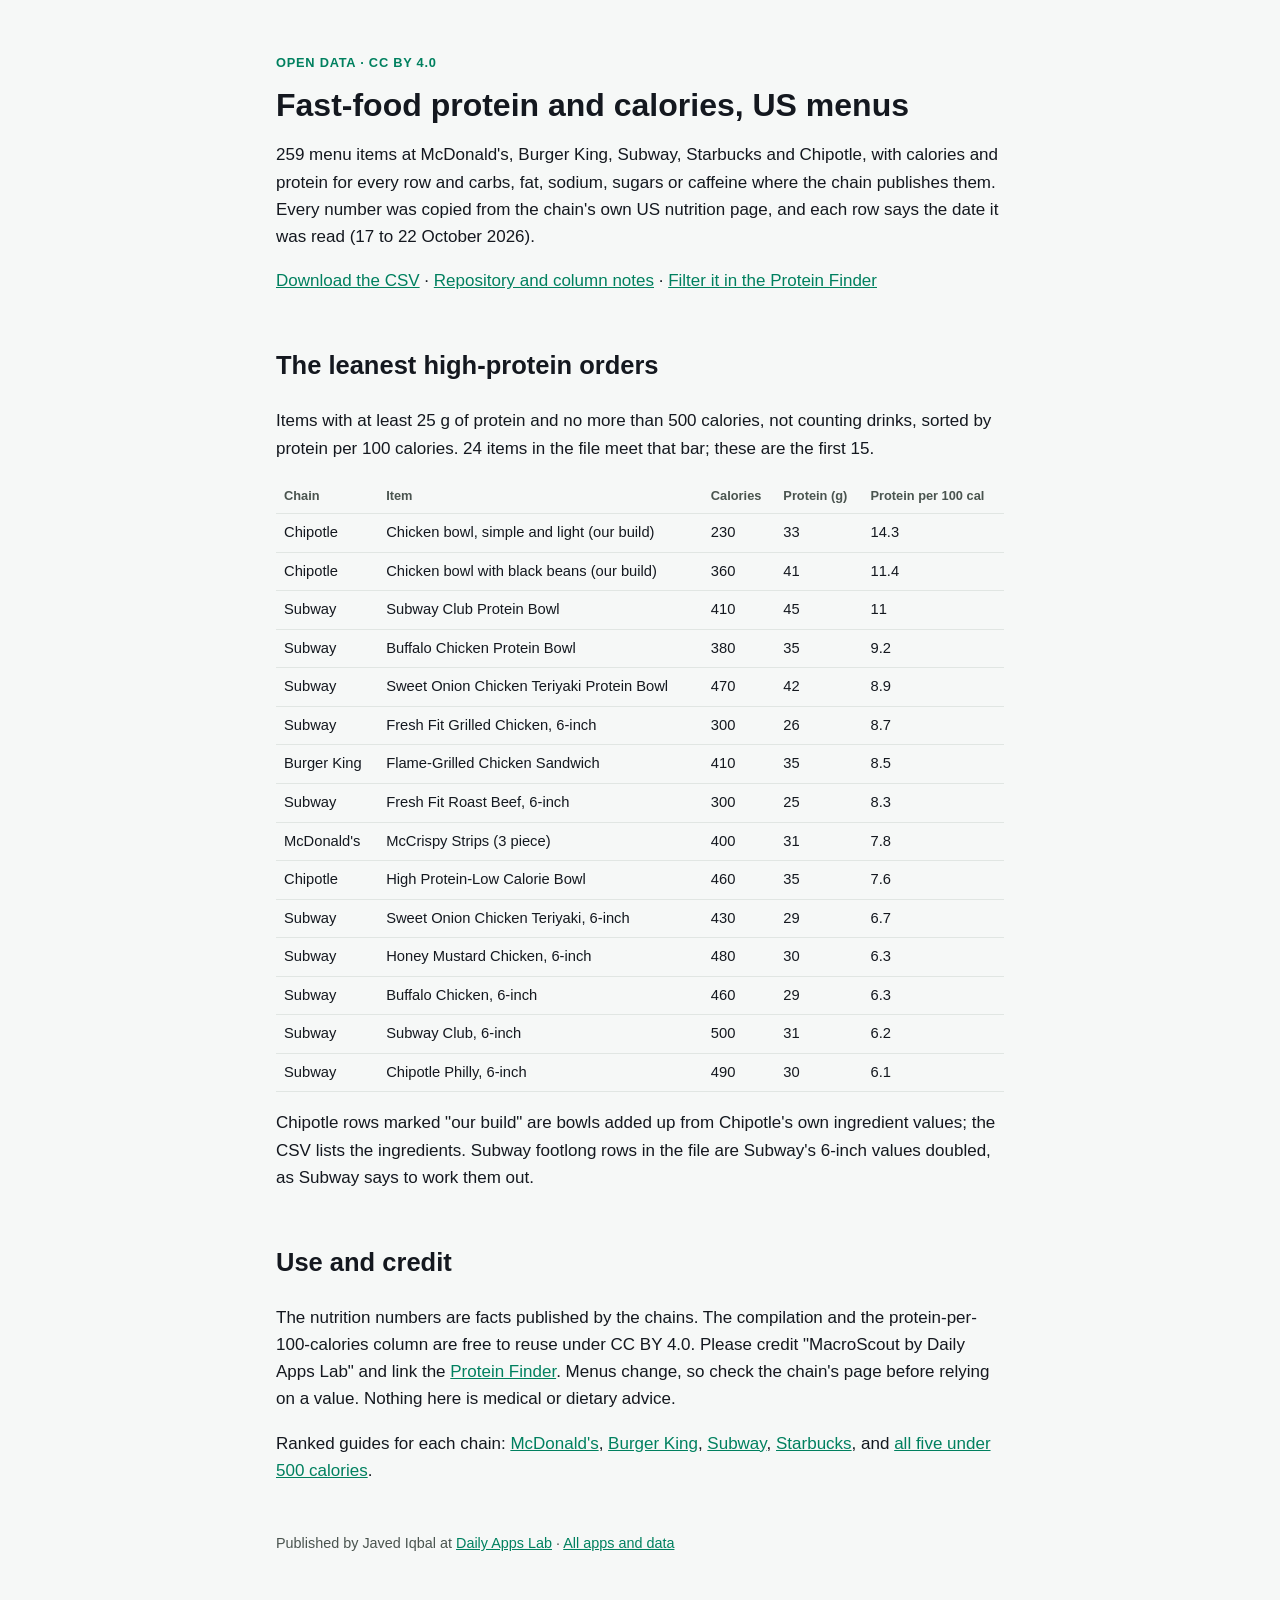
==== data/fast-food-protein-us/index.html @ 74de1006 "Add the dataset page with Dataset markup and the CSV" ====
<!doctype html>
<html lang="en">
<head>
<meta charset="utf-8">
<meta name="viewport" content="width=device-width, initial-scale=1">
<title>Fast-food protein and calories, US menus (open dataset, 259 items)</title>
<meta name="description" content="Protein and calories for 259 menu items at McDonald's, Burger King, Subway, Starbucks and Chipotle, from each chain's own nutrition data. Free CSV, CC BY 4.0.">
<link rel="canonical" href="https://dailyappslab.github.io/data/fast-food-protein-us/">
<link rel="stylesheet" href="../../style.css">
<script type="application/ld+json">
{"@context":"https://schema.org","@type":"Dataset",
"name":"Fast-food protein and calories, US menus",
"description":"Protein, calories and other nutrition values for 259 menu items at McDonald's, Burger King, Subway, Starbucks and Chipotle in the US, copied from each chain's own published nutrition data, with the date each value was read and a protein-per-100-calories column.",
"url":"https://dailyappslab.github.io/data/fast-food-protein-us/",
"sameAs":"https://github.com/dailyappslab/fast-food-protein-us",
"isBasedOn":["https://www.mcdonalds.com/us/en-us/about-our-food/nutrition-calculator.html","https://www.bk.com/nutrition-explorer","https://media.subway.com/dam/urn:aaid:aem:f20a4541-8c88-496b-940d-4aa8318cae26/original/as/us-nutrition-en.pdf","https://www.starbucks.com/menu/drinks/protein-beverages","https://www.chipotle.com/nutrition-calculator/burrito-bowl"],
"keywords":["nutrition","protein","calories","fast food","restaurant menus","McDonald's","Burger King","Subway","Starbucks","Chipotle"],
"license":"https://creativecommons.org/licenses/by/4.0/",
"isAccessibleForFree":true,
"version":"1.0.0",
"datePublished":"2026-11-18",
"temporalCoverage":"2026-10-17/2026-10-22",
"spatialCoverage":{"@type":"Place","name":"United States"},
"variableMeasured":["calories","protein_g","protein_g_per_100_kcal","carbs_g","fat_g","sodium_mg","sugars_g","caffeine_mg"],
"creator":{"@type":"Person","name":"Javed Iqbal","url":"https://health.dailyappslab.com/about/","affiliation":{"@type":"Organization","name":"Daily Apps Lab","url":"https://dailyappslab.com/"}},
"publisher":{"@type":"Organization","name":"Daily Apps Lab","url":"https://dailyappslab.com/"},
"distribution":[{"@type":"DataDownload","encodingFormat":"text/csv","contentUrl":"https://dailyappslab.github.io/data/fast-food-protein-us/fast-food-protein-us.csv"}]}
</script>
</head>
<body>
<main>
<p class="k">Open data · CC BY 4.0</p>
<h1>Fast-food protein and calories, US menus</h1>
<p>259 menu items at McDonald's, Burger King, Subway, Starbucks and Chipotle, with calories and protein for every row and carbs, fat, sodium, sugars or caffeine where the chain publishes them. Every number was copied from the chain's own US nutrition page, and each row says the date it was read (17 to 22 October 2026).</p>
<p><a href="fast-food-protein-us.csv">Download the CSV</a> · <a href="https://github.com/dailyappslab/fast-food-protein-us">Repository and column notes</a> · <a href="https://health.dailyappslab.com/macroscout/protein-finder/">Filter it in the Protein Finder</a></p>

<h2>The leanest high-protein orders</h2>
<p>Items with at least 25 g of protein and no more than 500 calories, not counting drinks, sorted by protein per 100 calories. 24 items in the file meet that bar; these are the first 15.</p>
<div class="wrap"><table>
<thead><tr><th>Chain</th><th>Item</th><th>Calories</th><th>Protein (g)</th><th>Protein per 100 cal</th></tr></thead>
<tbody>
<tr><td>Chipotle</td><td>Chicken bowl, simple and light (our build)</td><td>230</td><td>33</td><td>14.3</td></tr>
<tr><td>Chipotle</td><td>Chicken bowl with black beans (our build)</td><td>360</td><td>41</td><td>11.4</td></tr>
<tr><td>Subway</td><td>Subway Club Protein Bowl</td><td>410</td><td>45</td><td>11</td></tr>
<tr><td>Subway</td><td>Buffalo Chicken Protein Bowl</td><td>380</td><td>35</td><td>9.2</td></tr>
<tr><td>Subway</td><td>Sweet Onion Chicken Teriyaki Protein Bowl</td><td>470</td><td>42</td><td>8.9</td></tr>
<tr><td>Subway</td><td>Fresh Fit Grilled Chicken, 6-inch</td><td>300</td><td>26</td><td>8.7</td></tr>
<tr><td>Burger King</td><td>Flame-Grilled Chicken Sandwich</td><td>410</td><td>35</td><td>8.5</td></tr>
<tr><td>Subway</td><td>Fresh Fit Roast Beef, 6-inch</td><td>300</td><td>25</td><td>8.3</td></tr>
<tr><td>McDonald&#x27;s</td><td>McCrispy Strips (3 piece)</td><td>400</td><td>31</td><td>7.8</td></tr>
<tr><td>Chipotle</td><td>High Protein-Low Calorie Bowl</td><td>460</td><td>35</td><td>7.6</td></tr>
<tr><td>Subway</td><td>Sweet Onion Chicken Teriyaki, 6-inch</td><td>430</td><td>29</td><td>6.7</td></tr>
<tr><td>Subway</td><td>Honey Mustard Chicken, 6-inch</td><td>480</td><td>30</td><td>6.3</td></tr>
<tr><td>Subway</td><td>Buffalo Chicken, 6-inch</td><td>460</td><td>29</td><td>6.3</td></tr>
<tr><td>Subway</td><td>Subway Club, 6-inch</td><td>500</td><td>31</td><td>6.2</td></tr>
<tr><td>Subway</td><td>Chipotle Philly, 6-inch</td><td>490</td><td>30</td><td>6.1</td></tr>
</tbody></table></div>
<p>Chipotle rows marked "our build" are bowls added up from Chipotle's own ingredient values; the CSV lists the ingredients. Subway footlong rows in the file are Subway's 6-inch values doubled, as Subway says to work them out.</p>

<h2>Use and credit</h2>
<p>The nutrition numbers are facts published by the chains. The compilation and the protein-per-100-calories column are free to reuse under CC BY 4.0. Please credit "MacroScout by Daily Apps Lab" and link the <a href="https://health.dailyappslab.com/macroscout/protein-finder/">Protein Finder</a>. Menus change, so check the chain's page before relying on a value. Nothing here is medical or dietary advice.</p>
<p>Ranked guides for each chain: <a href="https://health.dailyappslab.com/macroscout/mcdonalds-high-protein/">McDonald's</a>, <a href="https://health.dailyappslab.com/macroscout/burger-king-high-protein/">Burger King</a>, <a href="https://health.dailyappslab.com/macroscout/subway-high-protein/">Subway</a>, <a href="https://health.dailyappslab.com/macroscout/starbucks-protein-drinks/">Starbucks</a>, and <a href="https://health.dailyappslab.com/macroscout/high-protein-fast-food/">all five under 500 calories</a>.</p>

<footer>Published by Javed Iqbal at <a href="https://dailyappslab.com/">Daily Apps Lab</a> · <a href="../../">All apps and data</a></footer>
</main>
</body>
</html>
---- style.css ----
:root{--ink:#14181f;--sub:#4a544f;--acc:#00805f;--bg:#f6f8f7;--card:#fff;--line:#e1e6e3}
@media (prefers-color-scheme:dark){:root{--ink:#e9eeeb;--sub:#a9b4ae;--acc:#3fd0a3;--bg:#121614;--card:#1a201d;--line:#2a322e}}
*{box-sizing:border-box}body{margin:0;background:var(--bg);color:var(--ink);font:17px/1.6 -apple-system,BlinkMacSystemFont,"Segoe UI",Roboto,sans-serif}
main{max-width:760px;margin:0 auto;padding:40px 16px 64px}a{color:var(--acc)}h1{font-size:2rem;line-height:1.2;margin:.2em 0 .4em}h2{margin-top:2em}
.k{font-size:.8rem;font-weight:700;letter-spacing:.06em;text-transform:uppercase;color:var(--acc)}
.app{display:flex;gap:16px;align-items:flex-start;background:var(--card);border:1px solid var(--line);border-radius:14px;padding:16px;margin:12px 0}
.app img{width:64px;height:64px;border-radius:14px;flex:none}.app h3{margin:0 0 4px}.app p{margin:0 0 6px;color:var(--sub)}
table{width:100%;border-collapse:collapse;font-size:.92rem}th,td{text-align:left;padding:7px 8px;border-bottom:1px solid var(--line)}th{font-size:.8rem;color:var(--sub)}
.wrap{overflow-x:auto}footer{margin-top:48px;color:var(--sub);font-size:.9rem}
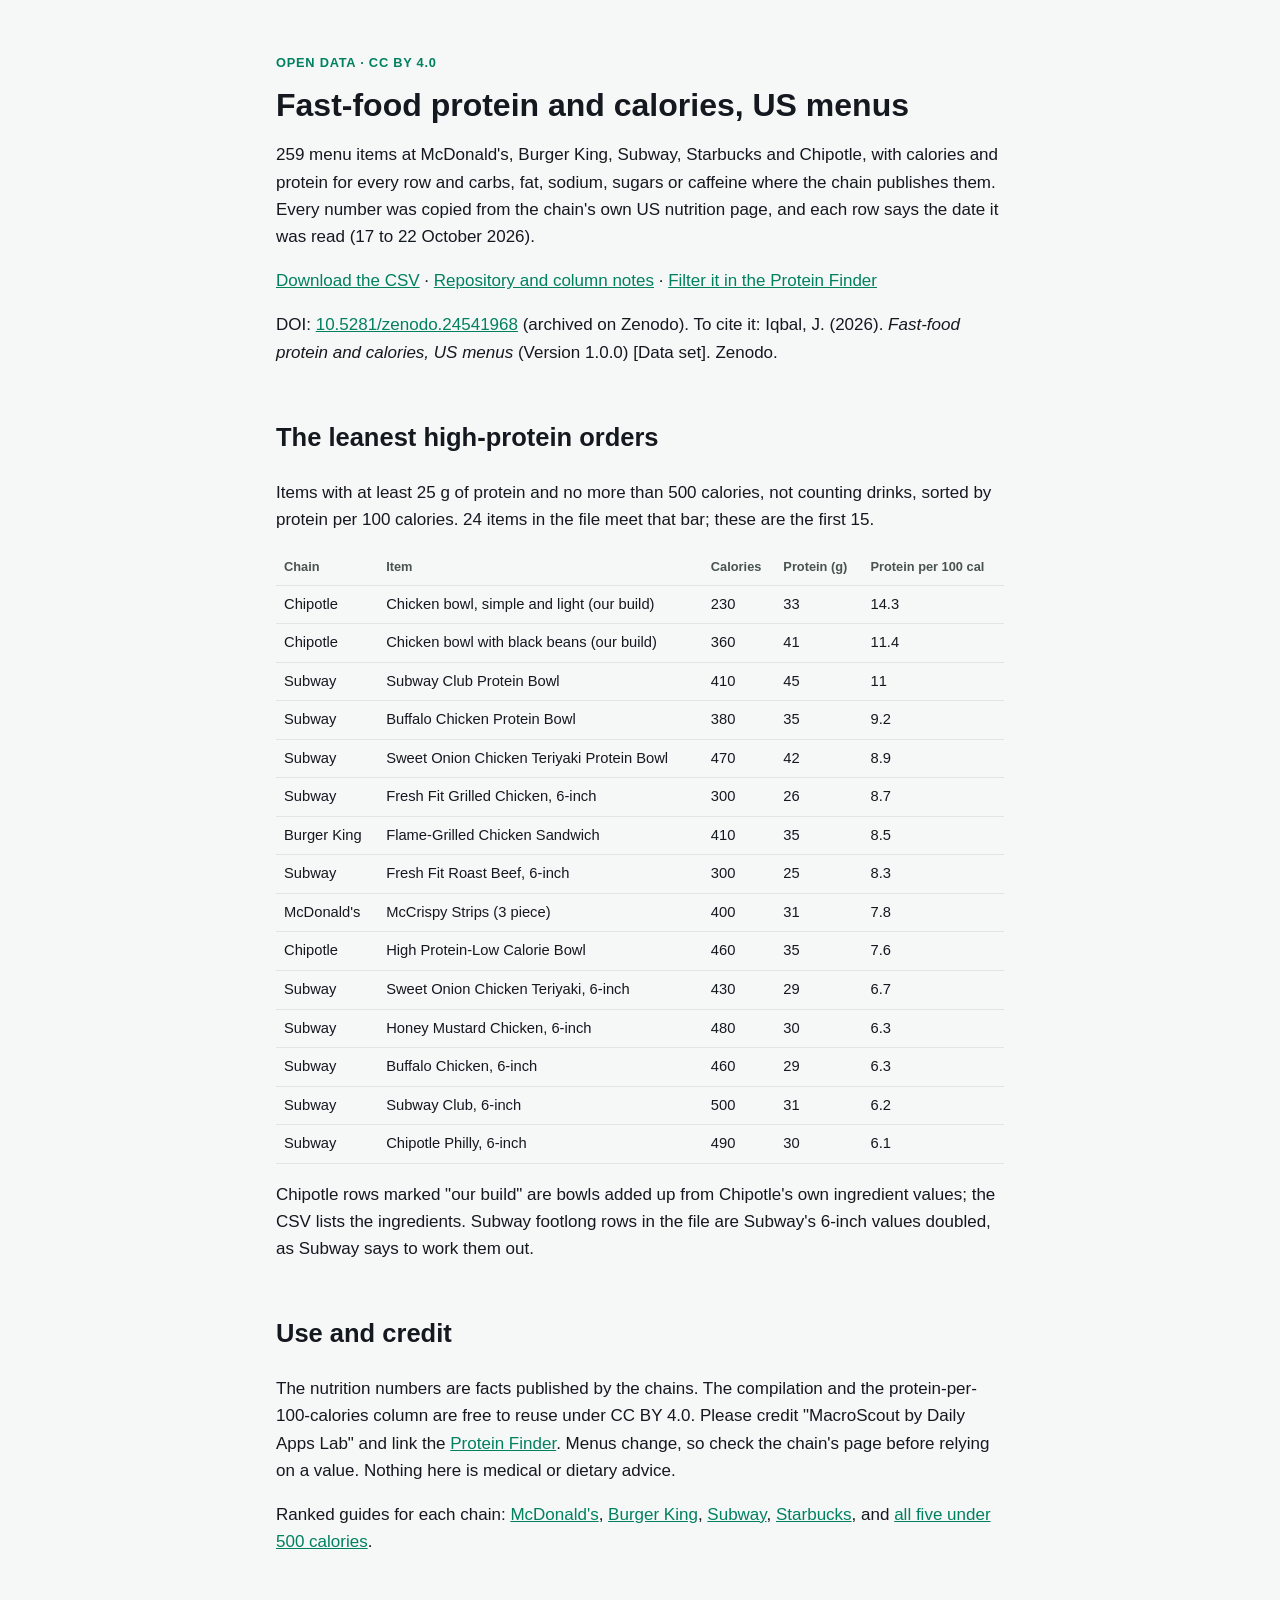
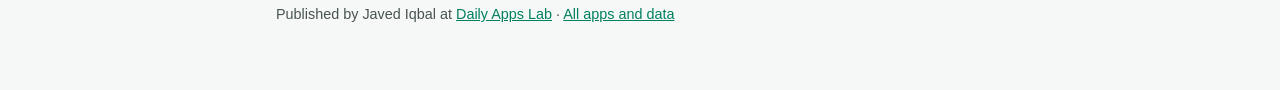
==== commit 25da8f8f: "Add the dataset DOI" ====
--- a/data/fast-food-protein-us/index.html
+++ b/data/fast-food-protein-us/index.html
@@ -12,7 +12,8 @@
 "name":"Fast-food protein and calories, US menus",
 "description":"Protein, calories and other nutrition values for 259 menu items at McDonald's, Burger King, Subway, Starbucks and Chipotle in the US, copied from each chain's own published nutrition data, with the date each value was read and a protein-per-100-calories column.",
 "url":"https://dailyappslab.github.io/data/fast-food-protein-us/",
-"sameAs":"https://github.com/dailyappslab/fast-food-protein-us",
+"sameAs":["https://github.com/dailyappslab/fast-food-protein-us","https://doi.org/10.5281/zenodo.24541968","https://zenodo.org/records/24541969"],
+"identifier":"https://doi.org/10.5281/zenodo.24541968",
 "isBasedOn":["https://www.mcdonalds.com/us/en-us/about-our-food/nutrition-calculator.html","https://www.bk.com/nutrition-explorer","https://media.subway.com/dam/urn:aaid:aem:f20a4541-8c88-496b-940d-4aa8318cae26/original/as/us-nutrition-en.pdf","https://www.starbucks.com/menu/drinks/protein-beverages","https://www.chipotle.com/nutrition-calculator/burrito-bowl"],
 "keywords":["nutrition","protein","calories","fast food","restaurant menus","McDonald's","Burger King","Subway","Starbucks","Chipotle"],
 "license":"https://creativecommons.org/licenses/by/4.0/",
@@ -33,6 +34,7 @@
 <h1>Fast-food protein and calories, US menus</h1>
 <p>259 menu items at McDonald's, Burger King, Subway, Starbucks and Chipotle, with calories and protein for every row and carbs, fat, sodium, sugars or caffeine where the chain publishes them. Every number was copied from the chain's own US nutrition page, and each row says the date it was read (17 to 22 October 2026).</p>
 <p><a href="fast-food-protein-us.csv">Download the CSV</a> · <a href="https://github.com/dailyappslab/fast-food-protein-us">Repository and column notes</a> · <a href="https://health.dailyappslab.com/macroscout/protein-finder/">Filter it in the Protein Finder</a></p>
+<p>DOI: <a href="https://doi.org/10.5281/zenodo.24541968">10.5281/zenodo.24541968</a> (archived on Zenodo). To cite it: Iqbal, J. (2026). <i>Fast-food protein and calories, US menus</i> (Version 1.0.0) [Data set]. Zenodo.</p>
 
 <h2>The leanest high-protein orders</h2>
 <p>Items with at least 25 g of protein and no more than 500 calories, not counting drinks, sorted by protein per 100 calories. 24 items in the file meet that bar; these are the first 15.</p>
